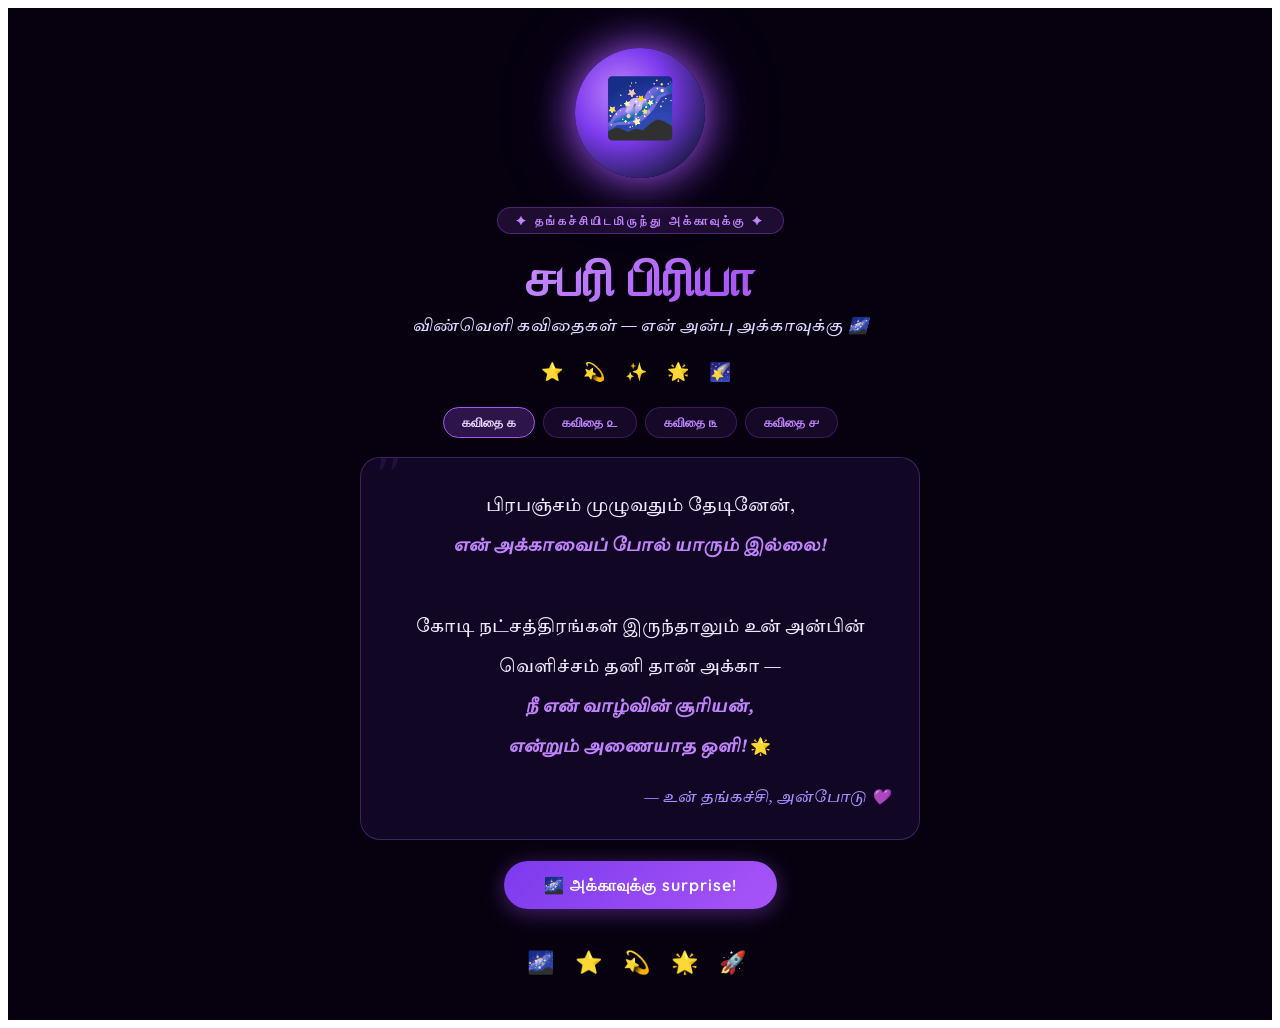
==== index.html @ a0c15524 "Update and rename galaxy_kavithai_4poems_sabari_priya.html to index.html" ====
<!DOCTYPE html>
<html lang="ta">
<head>
  <meta charset="UTF-8" />
  <meta name="viewport" content="width=device-width, initial-scale=1.0"/>
  <title>Sabari Priya 🌌</title>

  <!-- Google Fonts -->
  <link rel="preconnect" href="https://fonts.googleapis.com">
  <link rel="preconnect" href="https://fonts.gstatic.com" crossorigin>

  <link href="https://fonts.googleapis.com/css2?family=Cinzel:wght@700&family=Tiro+Tamil:ital@0;1&family=Quicksand:wght@500;700&display=swap" rel="stylesheet">

  <link rel="stylesheet" href="style.css">
</head>
<body>

<canvas id="sc"></canvas>
<div class="floaties" id="floaties"></div>

<div id="wrap">
  <div class="content">

    <div class="orb" onclick="boom()">🌌</div>

    <div class="from-tag">
      ✦ தங்கச்சியிடமிருந்து அக்காவுக்கு ✦
    </div>

    <div class="name">சபரி பிரியா</div>

    <div class="namesub">
      விண்வெளி கவிதைகள் — என் அன்பு அக்காவுக்கு 🌌
    </div>

    <div class="divider">⭐ 💫 ✨ 🌟 🌠</div>

    <div class="poem-tabs">
      <button class="ptab active" onclick="showKav(0,this)">கவிதை ௧</button>
      <button class="ptab" onclick="showKav(1,this)">கவிதை ௨</button>
      <button class="ptab" onclick="showKav(2,this)">கவிதை ௩</button>
      <button class="ptab" onclick="showKav(3,this)">கவிதை ௪</button>
    </div>

    <div class="kavithai-card">

      <!-- Poem 1 -->
      <div class="kav show" id="kav0">
        <div class="kavithai-line">
          பிரபஞ்சம் முழுவதும் தேடினேன்,<br>
          <span class="hl">என் அக்காவைப் போல் யாரும் இல்லை!</span><br><br>

          கோடி நட்சத்திரங்கள் இருந்தாலும்
          உன் அன்பின் வெளிச்சம் தனி தான் அக்கா —<br>

          <span class="hl">நீ என் வாழ்வின் சூரியன்,</span><br>

          <span class="hl">என்றும் அணையாத ஒளி!</span> 🌟
        </div>

        <div class="kavithai-sign">
          — உன் தங்கச்சி, அன்போடு 💜
        </div>
      </div>

      <!-- Poem 2 -->
      <div class="kav" id="kav1">
        <div class="kavithai-line">
          விண்மீன்கள் கண்ணை மூடும் விடியலில்,<br>

          <span class="hl">உன் நினைவு மட்டும் என்னில் விடியலாகும்!</span><br><br>

          அண்டவெளி எவ்வளவு பெரிதாய் இருந்தாலும்
          உன் இதயம் அதை விட அகலமானது —<br>

          <span class="hl">அந்த இதயத்தில் வாழும்</span><br>

          <span class="hl">தங்கச்சி நான் — பேறு பெற்றவள்!</span> ✨
        </div>

        <div class="kavithai-sign">
          — உன் தங்கச்சி, அன்போடு 💜
        </div>
      </div>

      <!-- Poem 3 -->
      <div class="kav" id="kav2">
        <div class="kavithai-line">
          சண்டை போட்டோம், ஊடல் கொண்டோம்,<br>

          <span class="hl">ஆனால் அன்பை மட்டும் விட்டதில்லை!</span><br><br>

          அக்கா என்ற வார்த்தையில்
          ஆயிரம் பொருள்கள் ஒளிந்திருக்கின்றன —<br>

          <span class="hl">அம்மா, தோழி, குருவி, காவலன்</span><br>

          <span class="hl">எல்லாமே நீதான் என் அக்கா!</span> 💫
        </div>

        <div class="kavithai-sign">
          — உன் தங்கச்சி, அன்போடு 💜
        </div>
      </div>

      <!-- Poem 4 -->
      <div class="kav" id="kav3">
        <div class="kavithai-line">
          இந்த பிறந்தநாளில் வானம் கேட்கிறது —<br>

          <span class="hl">"சபரி பிரியாவுக்கு என்ன வேண்டும்?"</span><br><br>

          நட்சத்திரங்கள் பதில் சொல்கின்றன:<br>

          "அவளுக்கு சந்தோஷம் மட்டுமே வேண்டும்!" —<br>

          <span class="hl">அந்த சந்தோஷத்தை தருவது</span><br>

          <span class="hl">என் கடமை அக்கா, என்றென்றும்!</span> 🌌
        </div>

        <div class="kavithai-sign">
          — உன் தங்கச்சி, அன்போடு 💜
        </div>
      </div>

    </div>

    <button class="btn" onclick="boom()">
      🌌 அக்காவுக்கு surprise!
    </button>

    <div class="surprise-msg" id="smsg">
      🎉 பிறந்தநாள் வாழ்த்துக்கள் அக்கா! 🎉<br><br>

      எல்லா நட்சத்திரங்களையும் விட<br>
      அதிகமாக உன்னை நேசிக்கிறேன்! 💜🌌<br><br>

      <strong style="color:#c084fc;">
        உன் வாழ்க்கை விண்வெளியைப் போல்<br>
        எல்லையற்று ஒளிர்ந்திருக்கட்டும்! ⭐🚀
      </strong>
    </div>

    <div class="footer">🌌 ⭐ 💫 🌟 🚀</div>

  </div>
</div>

<script src="script.js"></script>

</body>
</html>
---- style.css ----
<style>
  @import url('https://fonts.googleapis.com/css2?family=Cinzel:wght@700&family=Tiro+Tamil:ital@0;1&family=Quicksand:wght@500;700&display=swap');
  * { margin:0; padding:0; box-sizing:border-box; }

  #wrap {
    min-height: 100vh;
    background: #06000f;
    display: flex;
    flex-direction: column;
    align-items: center;
    justify-content: center;
    padding: 2.5rem 1.5rem;
    position: relative;
    overflow: hidden;
    font-family: 'Tiro Tamil', serif;
  }

  canvas#sc { position:fixed; top:0; left:0; width:100%; height:100%; pointer-events:none; z-index:0; }

  .floaties { position:fixed; top:0; left:0; width:100%; height:100%; pointer-events:none; z-index:1; }
  .fp { position:absolute; animation:fpfall linear infinite; opacity:0; }
  @keyframes fpfall {
    0%{transform:translateY(-30px) rotate(0deg);opacity:0;}
    10%{opacity:1;} 90%{opacity:0.7;}
    100%{transform:translateY(105vh) rotate(540deg);opacity:0;}
  }

  .content { position:relative; z-index:2; text-align:center; max-width:560px; width:100%; }

  .orb {
    width:130px; height:130px; border-radius:50%;
    background: radial-gradient(circle at 35% 35%, #c084fc, #7c3aed 40%, #1e1b4b 80%, #06000f);
    box-shadow: 0 0 40px #a855f7, 0 0 80px #7c3aed44;
    display:flex; align-items:center; justify-content:center;
    font-size:58px; margin:0 auto 1.8rem;
    cursor:pointer; transition:transform 0.2s;
    animation:orbPulse 3s ease-in-out infinite;
  }
  .orb:hover{transform:scale(1.09) rotate(5deg);}
  @keyframes orbPulse {
    0%,100%{box-shadow:0 0 40px #a855f7,0 0 80px #7c3aed44;}
    50%{box-shadow:0 0 70px #c084fc,0 0 130px #a855f755;}
  }

  .from-tag {
    display:inline-block;
    background:rgba(168,85,247,0.15); border:1px solid rgba(168,85,247,0.35);
    border-radius:50px; padding:5px 18px;
    font-size:12px; color:#c084fc; letter-spacing:3px;
    font-family:'Quicksand',sans-serif; font-weight:700;
    margin-bottom:1rem; text-transform:uppercase;
  }

  .name {
    font-family:'Cinzel',serif; font-size:clamp(2rem,8vw,3.2rem); font-weight:700;
    background:linear-gradient(135deg,#e9d5ff,#c084fc,#a855f7,#fbbf24);
    -webkit-background-clip:text; -webkit-text-fill-color:transparent; background-clip:text;
    line-height:1.2; margin-bottom:0.3rem;
  }
  .namesub { font-size:1rem; color:#ddd6fe; margin-bottom:1.3rem; font-style:italic; }
  .divider { font-size:18px; letter-spacing:8px; margin:0.4rem 0 1.3rem; color:#a855f7; }

  .poem-tabs {
    display:flex; gap:8px; justify-content:center; margin-bottom:1.2rem; flex-wrap:wrap;
  }
  .ptab {
    background:rgba(168,85,247,0.1); border:1px solid rgba(168,85,247,0.25);
    color:#c084fc; border-radius:50px; padding:6px 18px;
    font-size:13px; font-family:'Quicksand',sans-serif; font-weight:700;
    cursor:pointer; transition:all 0.2s;
  }
  .ptab:hover{background:rgba(168,85,247,0.2);}
  .ptab.active{background:rgba(168,85,247,0.25); border-color:#a855f7; color:#e9d5ff;}

  .kavithai-card {
    background:rgba(124,58,237,0.1); border:1px solid rgba(167,139,250,0.25);
    border-radius:20px; padding:1.8rem 1.8rem; margin-bottom:1.3rem;
    position:relative; overflow:hidden; backdrop-filter:blur(4px);
    min-height:230px;
  }
  .kavithai-card::before {
    content:'"'; position:absolute; top:-15px; left:14px;
    font-size:90px; color:rgba(168,85,247,0.12);
    font-family:'Cinzel',serif; line-height:1;
  }

  .kav { display:none; }
  .kav.show { display:block; animation:fadeSlide 0.5s ease; }
  @keyframes fadeSlide {
    from{opacity:0;transform:translateY(10px);}
    to{opacity:1;transform:translateY(0);}
  }

  .kavithai-line {
    font-family:'Tiro Tamil',serif; font-size:1.05rem;
    color:#ede9fe; line-height:2.4; text-align:center;
  }
  .kavithai-line .hl { color:#c084fc; font-style:italic; font-weight:700; }
  .kavithai-sign {
    margin-top:1.2rem; font-style:italic;
    font-size:0.95rem; color:#a78bfa; text-align:right;
  }

  .btn {
    background:linear-gradient(135deg,#7c3aed,#a855f7); color:#fff;
    border:none; padding:0.9rem 2.5rem; border-radius:50px;
    font-size:1rem; font-family:'Quicksand',sans-serif; font-weight:700;
    cursor:pointer; letter-spacing:1px;
    box-shadow:0 4px 22px #a855f766;
    transition:transform 0.2s,box-shadow 0.2s; margin-bottom:1rem;
  }
  .btn:hover{transform:translateY(-3px) scale(1.05); box-shadow:0 8px 32px #a855f799;}

  .surprise-msg {
    display:none;
    background:rgba(124,58,237,0.15); border:1px solid rgba(168,85,247,0.4);
    border-radius:16px; padding:1.2rem 1.5rem;
    font-family:'Tiro Tamil',serif; color:#e9d5ff;
    font-size:1rem; line-height:2.2; font-style:italic;
    animation:popIn 0.5s cubic-bezier(.36,.07,.19,.97);
    margin-top:0.4rem;
  }
  @keyframes popIn{0%{transform:scale(0.6);opacity:0}80%{transform:scale(1.05)}100%{transform:scale(1);opacity:1}}

  .footer{margin-top:1.4rem;font-size:22px;letter-spacing:8px;color:#a855f7;}
</style>
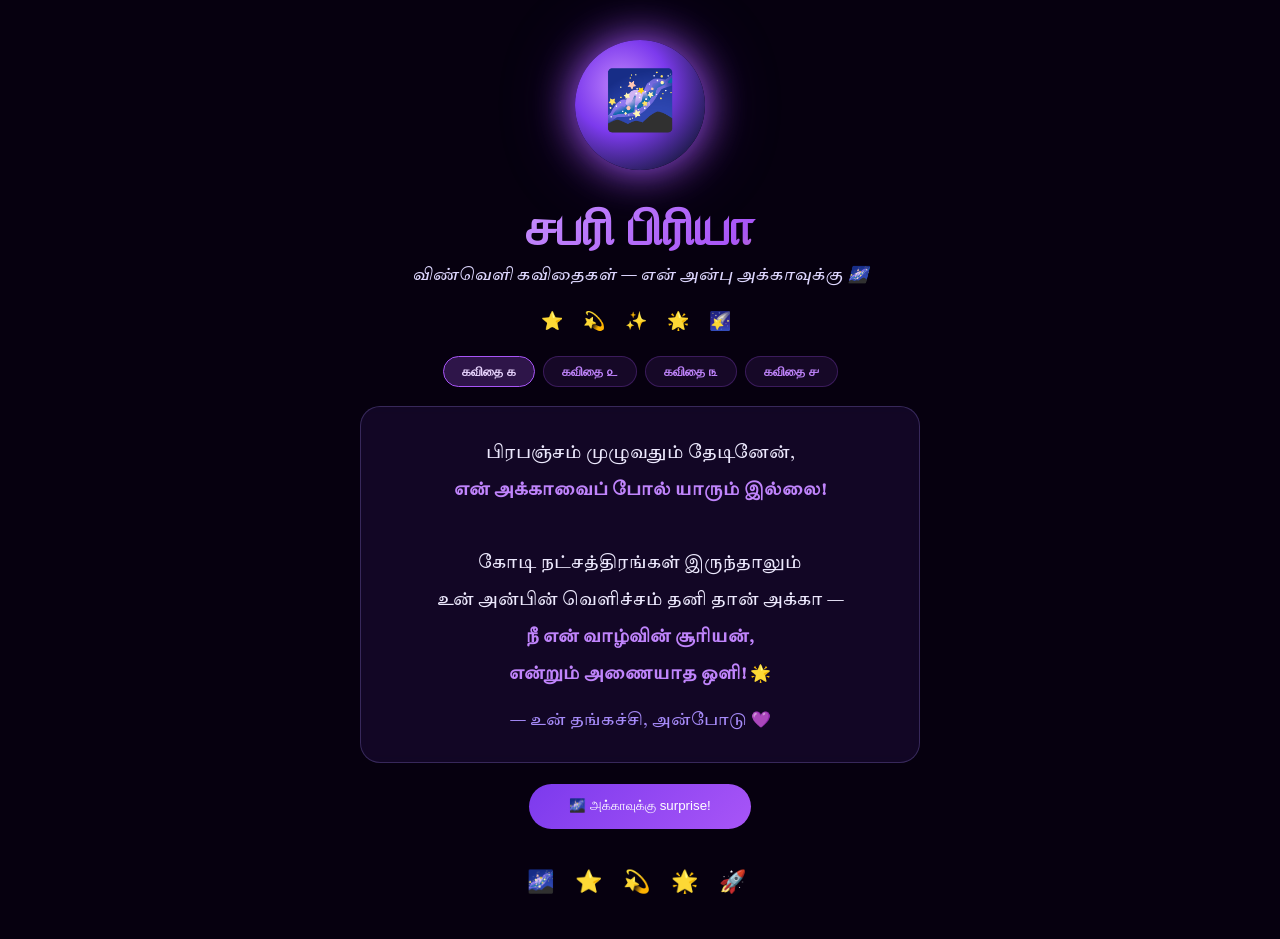
==== commit 3b005636: "Update index.html" ====
--- a/index.html
+++ b/index.html
@@ -2,16 +2,11 @@
 <html lang="ta">
 <head>
   <meta charset="UTF-8" />
-  <meta name="viewport" content="width=device-width, initial-scale=1.0"/>
-  <title>Sabari Priya 🌌</title>
-
-  <!-- Google Fonts -->
-  <link rel="preconnect" href="https://fonts.googleapis.com">
-  <link rel="preconnect" href="https://fonts.gstatic.com" crossorigin>
-
-  <link href="https://fonts.googleapis.com/css2?family=Cinzel:wght@700&family=Tiro+Tamil:ital@0;1&family=Quicksand:wght@500;700&display=swap" rel="stylesheet">
-
-  <link rel="stylesheet" href="style.css">
+  <meta name="viewport" content="width=device-width, initial-scale=1.0" />
+  <title>சபரி பிரியா - பிறந்தநாள் வாழ்த்து</title>
+  <link rel="preconnect" href="https://fonts.googleapis.com" />
+  <link rel="stylesheet" href="https://fonts.googleapis.com/css2?family=Cinzel:wght@700&family=Tiro+Tamil:ital@0;1&family=Quicksand:wght@500;700&display=swap" />
+  <link rel="stylesheet" href="style.css" />
 </head>
 <body>
 
@@ -22,132 +17,84 @@
   <div class="content">
 
     <div class="orb" onclick="boom()">🌌</div>
-
-    <div class="from-tag">
-      ✦ தங்கச்சியிடமிருந்து அக்காவுக்கு ✦
-    </div>
-
+    <!-- <div class="from-tag">✦ தங்கச்சியிடமிருந்து அக்காவுக்கு ✦</div> -->
     <div class="name">சபரி பிரியா</div>
-
-    <div class="namesub">
-      விண்வெளி கவிதைகள் — என் அன்பு அக்காவுக்கு 🌌
-    </div>
-
+    <div class="namesub">விண்வெளி கவிதைகள் — என் அன்பு அக்காவுக்கு 🌌</div>
     <div class="divider">⭐ 💫 ✨ 🌟 🌠</div>
 
     <div class="poem-tabs">
-      <button class="ptab active" onclick="showKav(0,this)">கவிதை ௧</button>
-      <button class="ptab" onclick="showKav(1,this)">கவிதை ௨</button>
-      <button class="ptab" onclick="showKav(2,this)">கவிதை ௩</button>
-      <button class="ptab" onclick="showKav(3,this)">கவிதை ௪</button>
+      <button class="ptab active" onclick="showKav(0, this)">கவிதை ௧</button>
+      <button class="ptab" onclick="showKav(1, this)">கவிதை ௨</button>
+      <button class="ptab" onclick="showKav(2, this)">கவிதை ௩</button>
+      <button class="ptab" onclick="showKav(3, this)">கவிதை ௪</button>
     </div>
 
     <div class="kavithai-card">
 
-      <!-- Poem 1 -->
       <div class="kav show" id="kav0">
         <div class="kavithai-line">
           பிரபஞ்சம் முழுவதும் தேடினேன்,<br>
           <span class="hl">என் அக்காவைப் போல் யாரும் இல்லை!</span><br><br>
-
-          கோடி நட்சத்திரங்கள் இருந்தாலும்
+          கோடி நட்சத்திரங்கள் இருந்தாலும்<br>
           உன் அன்பின் வெளிச்சம் தனி தான் அக்கா —<br>
-
           <span class="hl">நீ என் வாழ்வின் சூரியன்,</span><br>
-
           <span class="hl">என்றும் அணையாத ஒளி!</span> 🌟
         </div>
-
-        <div class="kavithai-sign">
-          — உன் தங்கச்சி, அன்போடு 💜
-        </div>
+        <div class="kavithai-sign">— உன் தங்கச்சி, அன்போடு 💜</div>
       </div>
 
-      <!-- Poem 2 -->
       <div class="kav" id="kav1">
         <div class="kavithai-line">
           விண்மீன்கள் கண்ணை மூடும் விடியலில்,<br>
-
           <span class="hl">உன் நினைவு மட்டும் என்னில் விடியலாகும்!</span><br><br>
-
-          அண்டவெளி எவ்வளவு பெரிதாய் இருந்தாலும்
+          அண்டவெளி எவ்வளவு பெரிதாய் இருந்தாலும்<br>
           உன் இதயம் அதை விட அகலமானது —<br>
-
           <span class="hl">அந்த இதயத்தில் வாழும்</span><br>
-
           <span class="hl">தங்கச்சி நான் — பேறு பெற்றவள்!</span> ✨
         </div>
-
-        <div class="kavithai-sign">
-          — உன் தங்கச்சி, அன்போடு 💜
-        </div>
+        <div class="kavithai-sign">— உன் தங்கச்சி, அன்போடு 💜</div>
       </div>
 
-      <!-- Poem 3 -->
       <div class="kav" id="kav2">
         <div class="kavithai-line">
           சண்டை போட்டோம், ஊடல் கொண்டோம்,<br>
-
           <span class="hl">ஆனால் அன்பை மட்டும் விட்டதில்லை!</span><br><br>
-
-          அக்கா என்ற வார்த்தையில்
+          அக்கா என்ற வார்த்தையில்<br>
           ஆயிரம் பொருள்கள் ஒளிந்திருக்கின்றன —<br>
-
           <span class="hl">அம்மா, தோழி, குருவி, காவலன்</span><br>
-
           <span class="hl">எல்லாமே நீதான் என் அக்கா!</span> 💫
         </div>
-
-        <div class="kavithai-sign">
-          — உன் தங்கச்சி, அன்போடு 💜
-        </div>
+        <div class="kavithai-sign">— உன் தங்கச்சி, அன்போடு 💜</div>
       </div>
 
-      <!-- Poem 4 -->
       <div class="kav" id="kav3">
         <div class="kavithai-line">
           இந்த பிறந்தநாளில் வானம் கேட்கிறது —<br>
-
           <span class="hl">"சபரி பிரியாவுக்கு என்ன வேண்டும்?"</span><br><br>
-
           நட்சத்திரங்கள் பதில் சொல்கின்றன:<br>
-
           "அவளுக்கு சந்தோஷம் மட்டுமே வேண்டும்!" —<br>
-
           <span class="hl">அந்த சந்தோஷத்தை தருவது</span><br>
-
           <span class="hl">என் கடமை அக்கா, என்றென்றும்!</span> 🌌
         </div>
-
-        <div class="kavithai-sign">
-          — உன் தங்கச்சி, அன்போடு 💜
-        </div>
+        <div class="kavithai-sign">— உன் தங்கச்சி, அன்போடு 💜</div>
       </div>
 
     </div>
 
-    <button class="btn" onclick="boom()">
-      🌌 அக்காவுக்கு surprise!
-    </button>
+    <button class="btn" onclick="boom()">🌌 அக்காவுக்கு surprise!</button>
 
     <div class="surprise-msg" id="smsg">
       🎉 பிறந்தநாள் வாழ்த்துக்கள் அக்கா! 🎉<br><br>
-
       எல்லா நட்சத்திரங்களையும் விட<br>
       அதிகமாக உன்னை நேசிக்கிறேன்! 💜🌌<br><br>
-
-      <strong style="color:#c084fc;">
-        உன் வாழ்க்கை விண்வெளியைப் போல்<br>
-        எல்லையற்று ஒளிர்ந்திருக்கட்டும்! ⭐🚀
-      </strong>
+      <strong>உன் வாழ்க்கை விண்வெளியைப் போல்<br>
+      எல்லையற்று ஒளிர்ந்திருக்கட்டும்! ⭐🚀</strong>
     </div>
 
     <div class="footer">🌌 ⭐ 💫 🌟 🚀</div>
-
   </div>
 </div>
 
 <script src="script.js"></script>
-
 </body>
 </html>
--- a/style.css
+++ b/style.css
@@ -1,126 +1,247 @@
-<style>
-  @import url('https://fonts.googleapis.com/css2?family=Cinzel:wght@700&family=Tiro+Tamil:ital@0;1&family=Quicksand:wght@500;700&display=swap');
-  * { margin:0; padding:0; box-sizing:border-box; }
-
-  #wrap {
-    min-height: 100vh;
-    background: #06000f;
-    display: flex;
-    flex-direction: column;
-    align-items: center;
-    justify-content: center;
-    padding: 2.5rem 1.5rem;
-    position: relative;
-    overflow: hidden;
-    font-family: 'Tiro Tamil', serif;
-  }
-
-  canvas#sc { position:fixed; top:0; left:0; width:100%; height:100%; pointer-events:none; z-index:0; }
-
-  .floaties { position:fixed; top:0; left:0; width:100%; height:100%; pointer-events:none; z-index:1; }
-  .fp { position:absolute; animation:fpfall linear infinite; opacity:0; }
-  @keyframes fpfall {
-    0%{transform:translateY(-30px) rotate(0deg);opacity:0;}
-    10%{opacity:1;} 90%{opacity:0.7;}
-    100%{transform:translateY(105vh) rotate(540deg);opacity:0;}
-  }
-
-  .content { position:relative; z-index:2; text-align:center; max-width:560px; width:100%; }
-
-  .orb {
-    width:130px; height:130px; border-radius:50%;
-    background: radial-gradient(circle at 35% 35%, #c084fc, #7c3aed 40%, #1e1b4b 80%, #06000f);
-    box-shadow: 0 0 40px #a855f7, 0 0 80px #7c3aed44;
-    display:flex; align-items:center; justify-content:center;
-    font-size:58px; margin:0 auto 1.8rem;
-    cursor:pointer; transition:transform 0.2s;
-    animation:orbPulse 3s ease-in-out infinite;
-  }
-  .orb:hover{transform:scale(1.09) rotate(5deg);}
-  @keyframes orbPulse {
-    0%,100%{box-shadow:0 0 40px #a855f7,0 0 80px #7c3aed44;}
-    50%{box-shadow:0 0 70px #c084fc,0 0 130px #a855f755;}
-  }
-
-  .from-tag {
-    display:inline-block;
-    background:rgba(168,85,247,0.15); border:1px solid rgba(168,85,247,0.35);
-    border-radius:50px; padding:5px 18px;
-    font-size:12px; color:#c084fc; letter-spacing:3px;
-    font-family:'Quicksand',sans-serif; font-weight:700;
-    margin-bottom:1rem; text-transform:uppercase;
-  }
-
-  .name {
-    font-family:'Cinzel',serif; font-size:clamp(2rem,8vw,3.2rem); font-weight:700;
-    background:linear-gradient(135deg,#e9d5ff,#c084fc,#a855f7,#fbbf24);
-    -webkit-background-clip:text; -webkit-text-fill-color:transparent; background-clip:text;
-    line-height:1.2; margin-bottom:0.3rem;
-  }
-  .namesub { font-size:1rem; color:#ddd6fe; margin-bottom:1.3rem; font-style:italic; }
-  .divider { font-size:18px; letter-spacing:8px; margin:0.4rem 0 1.3rem; color:#a855f7; }
-
-  .poem-tabs {
-    display:flex; gap:8px; justify-content:center; margin-bottom:1.2rem; flex-wrap:wrap;
-  }
-  .ptab {
-    background:rgba(168,85,247,0.1); border:1px solid rgba(168,85,247,0.25);
-    color:#c084fc; border-radius:50px; padding:6px 18px;
-    font-size:13px; font-family:'Quicksand',sans-serif; font-weight:700;
-    cursor:pointer; transition:all 0.2s;
-  }
-  .ptab:hover{background:rgba(168,85,247,0.2);}
-  .ptab.active{background:rgba(168,85,247,0.25); border-color:#a855f7; color:#e9d5ff;}
-
-  .kavithai-card {
-    background:rgba(124,58,237,0.1); border:1px solid rgba(167,139,250,0.25);
-    border-radius:20px; padding:1.8rem 1.8rem; margin-bottom:1.3rem;
-    position:relative; overflow:hidden; backdrop-filter:blur(4px);
-    min-height:230px;
-  }
-  .kavithai-card::before {
-    content:'"'; position:absolute; top:-15px; left:14px;
-    font-size:90px; color:rgba(168,85,247,0.12);
-    font-family:'Cinzel',serif; line-height:1;
-  }
-
-  .kav { display:none; }
-  .kav.show { display:block; animation:fadeSlide 0.5s ease; }
-  @keyframes fadeSlide {
-    from{opacity:0;transform:translateY(10px);}
-    to{opacity:1;transform:translateY(0);}
-  }
-
-  .kavithai-line {
-    font-family:'Tiro Tamil',serif; font-size:1.05rem;
-    color:#ede9fe; line-height:2.4; text-align:center;
-  }
-  .kavithai-line .hl { color:#c084fc; font-style:italic; font-weight:700; }
-  .kavithai-sign {
-    margin-top:1.2rem; font-style:italic;
-    font-size:0.95rem; color:#a78bfa; text-align:right;
-  }
-
-  .btn {
-    background:linear-gradient(135deg,#7c3aed,#a855f7); color:#fff;
-    border:none; padding:0.9rem 2.5rem; border-radius:50px;
-    font-size:1rem; font-family:'Quicksand',sans-serif; font-weight:700;
-    cursor:pointer; letter-spacing:1px;
-    box-shadow:0 4px 22px #a855f766;
-    transition:transform 0.2s,box-shadow 0.2s; margin-bottom:1rem;
-  }
-  .btn:hover{transform:translateY(-3px) scale(1.05); box-shadow:0 8px 32px #a855f799;}
-
-  .surprise-msg {
-    display:none;
-    background:rgba(124,58,237,0.15); border:1px solid rgba(168,85,247,0.4);
-    border-radius:16px; padding:1.2rem 1.5rem;
-    font-family:'Tiro Tamil',serif; color:#e9d5ff;
-    font-size:1rem; line-height:2.2; font-style:italic;
-    animation:popIn 0.5s cubic-bezier(.36,.07,.19,.97);
-    margin-top:0.4rem;
-  }
-  @keyframes popIn{0%{transform:scale(0.6);opacity:0}80%{transform:scale(1.05)}100%{transform:scale(1);opacity:1}}
-
-  .footer{margin-top:1.4rem;font-size:22px;letter-spacing:8px;color:#a855f7;}
-</style>
+@import url('https://fonts.googleapis.com/css2?family=Cinzel:wght@700&family=Tiro+Tamil:ital@0;1&family=Quicksand:wght@500;700&display=swap');
+
+*{
+  margin:0;
+  padding:0;
+  box-sizing:border-box;
+}
+
+html,body{
+  width:100%;
+  height:100%;
+  overflow:hidden;
+  background:#06000f;
+}
+
+#wrap{
+  min-height:100vh;
+  background:#06000f;
+  display:flex;
+  flex-direction:column;
+  align-items:center;
+  justify-content:center;
+  padding:2.5rem 1.5rem;
+  position:relative;
+  overflow:hidden;
+  font-family:'Tiro Tamil',serif;
+}
+
+canvas#sc{
+  position:fixed;
+  top:0;
+  left:0;
+  width:100%;
+  height:100%;
+  pointer-events:none;
+  z-index:0;
+}
+
+.floaties{
+  position:fixed;
+  top:0;
+  left:0;
+  width:100%;
+  height:100%;
+  pointer-events:none;
+  z-index:1;
+}
+
+.fp{
+  position:absolute;
+  animation:fpfall linear infinite;
+  opacity:0;
+}
+
+@keyframes fpfall{
+  0%{
+    transform:translateY(-30px) rotate(0deg);
+    opacity:0;
+  }
+
+  10%{
+    opacity:1;
+  }
+
+  90%{
+    opacity:0.7;
+  }
+
+  100%{
+    transform:translateY(105vh) rotate(540deg);
+    opacity:0;
+  }
+}
+
+.content{
+  position:relative;
+  z-index:2;
+  text-align:center;
+  max-width:560px;
+  width:100%;
+}
+
+.orb{
+  width:130px;
+  height:130px;
+  border-radius:50%;
+  background:radial-gradient(circle at 35% 35%, #c084fc, #7c3aed 40%, #1e1b4b 80%, #06000f);
+  box-shadow:0 0 40px #a855f7,0 0 80px #7c3aed44;
+  display:flex;
+  align-items:center;
+  justify-content:center;
+  font-size:58px;
+  margin:0 auto 1.8rem;
+  cursor:pointer;
+  transition:transform 0.2s;
+  animation:orbPulse 3s ease-in-out infinite;
+}
+
+.orb:hover{
+  transform:scale(1.09) rotate(5deg);
+}
+
+@keyframes orbPulse{
+  0%,100%{
+    box-shadow:0 0 40px #a855f7,0 0 80px #7c3aed44;
+  }
+
+  50%{
+    box-shadow:0 0 70px #c084fc,0 0 130px #a855f755;
+  }
+}
+
+.from-tag{
+  display:inline-block;
+  background:rgba(168,85,247,0.15);
+  border:1px solid rgba(168,85,247,0.35);
+  border-radius:50px;
+  padding:5px 18px;
+  font-size:12px;
+  color:#c084fc;
+  letter-spacing:3px;
+  font-family:'Quicksand',sans-serif;
+  font-weight:700;
+  margin-bottom:1rem;
+  text-transform:uppercase;
+}
+
+.name{
+  font-family:'Cinzel',serif;
+  font-size:clamp(2rem,8vw,3.2rem);
+  font-weight:700;
+  background:linear-gradient(135deg,#e9d5ff,#c084fc,#a855f7,#fbbf24);
+  -webkit-background-clip:text;
+  -webkit-text-fill-color:transparent;
+  background-clip:text;
+  line-height:1.2;
+  margin-bottom:0.3rem;
+}
+
+.namesub{
+  font-size:1rem;
+  color:#ddd6fe;
+  margin-bottom:1.3rem;
+  font-style:italic;
+}
+
+.divider{
+  font-size:18px;
+  letter-spacing:8px;
+  margin:0.4rem 0 1.3rem;
+  color:#a855f7;
+}
+
+.poem-tabs{
+  display:flex;
+  gap:8px;
+  justify-content:center;
+  margin-bottom:1.2rem;
+  flex-wrap:wrap;
+}
+
+.ptab{
+  background:rgba(168,85,247,0.1);
+  border:1px solid rgba(168,85,247,0.25);
+  color:#c084fc;
+  border-radius:50px;
+  padding:6px 18px;
+  font-size:13px;
+  font-family:'Quicksand',sans-serif;
+  font-weight:700;
+  cursor:pointer;
+  transition:all 0.2s;
+}
+
+.ptab:hover{
+  background:rgba(168,85,247,0.2);
+}
+
+.ptab.active{
+  background:rgba(168,85,247,0.25);
+  border-color:#a855f7;
+  color:#e9d5ff;
+}
+
+.kavithai-card{
+  background:rgba(124,58,237,0.1);
+  border:1px solid rgba(167,139,250,0.25);
+  border-radius:20px;
+  padding:1.8rem;
+  margin-bottom:1.3rem;
+  position:relative;
+  overflow:hidden;
+  backdrop-filter:blur(4px);
+  min-height:230px;
+}
+
+.kav{
+  display:none;
+}
+
+.kav.show{
+  display:block;
+}
+
+.kavithai-line{
+  font-size:1.05rem;
+  color:#ede9fe;
+  line-height:2.2;
+}
+
+.hl{
+  color:#c084fc;
+  font-weight:700;
+}
+
+.kavithai-sign{
+  margin-top:1rem;
+  color:#a78bfa;
+}
+
+.btn{
+  background:linear-gradient(135deg,#7c3aed,#a855f7);
+  color:#fff;
+  border:none;
+  padding:0.9rem 2.5rem;
+  border-radius:50px;
+  cursor:pointer;
+  margin-bottom:1rem;
+}
+
+.surprise-msg{
+  display:none;
+  background:rgba(124,58,237,0.15);
+  border:1px solid rgba(168,85,247,0.4);
+  border-radius:16px;
+  padding:1.2rem 1.5rem;
+  color:#e9d5ff;
+  line-height:2;
+  margin-top:0.4rem;
+}
+
+.footer{
+  margin-top:1.4rem;
+  font-size:22px;
+  letter-spacing:8px;
+  color:#a855f7;
+}
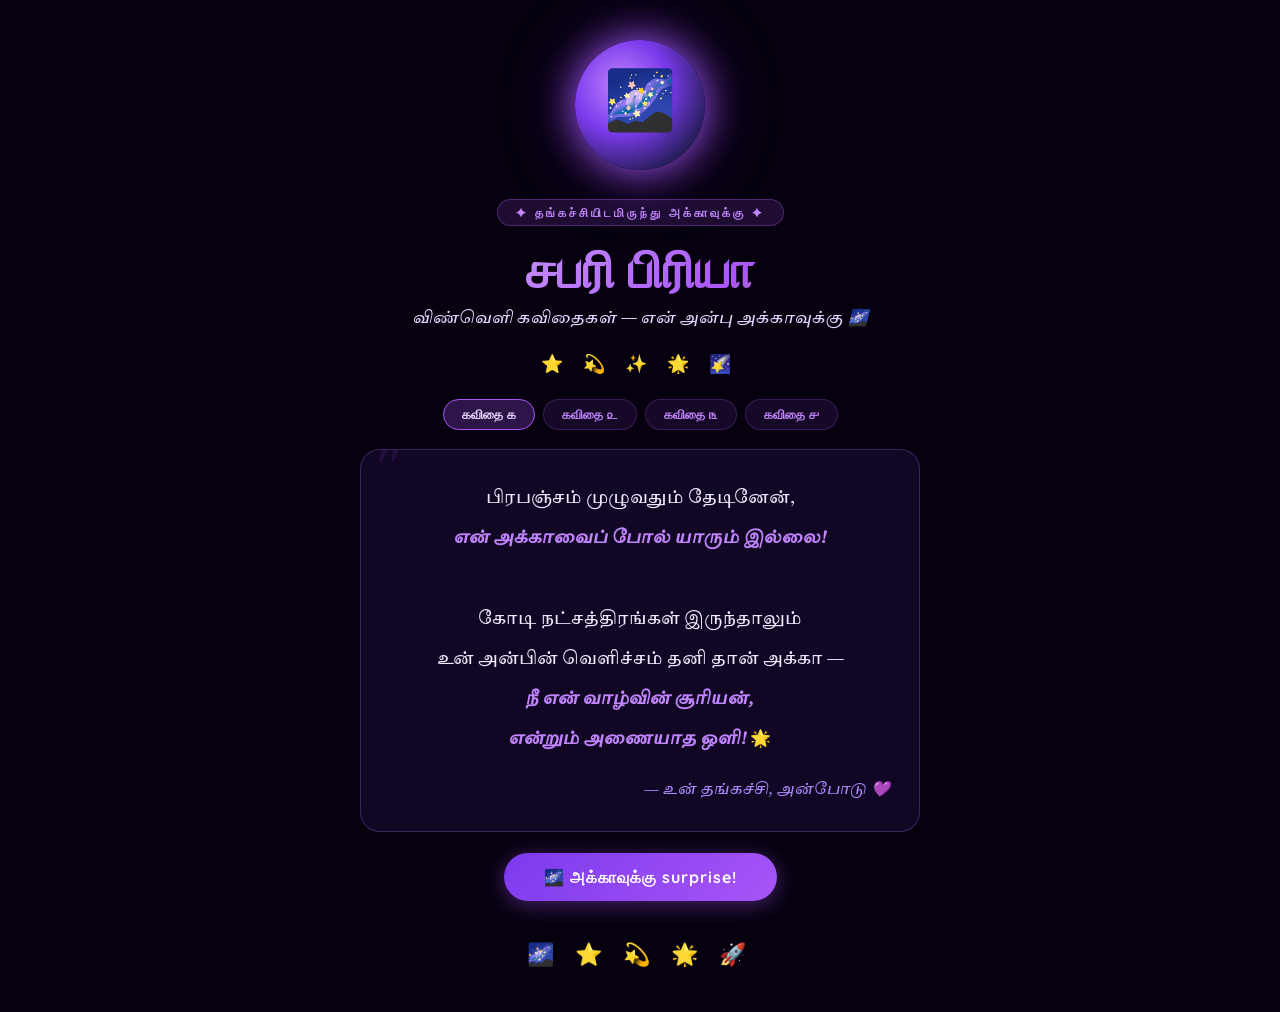
==== commit 63595d56: "Uncomment from-tag div in index.html" ====
--- a/index.html
+++ b/index.html
@@ -17,7 +17,7 @@
   <div class="content">
 
     <div class="orb" onclick="boom()">🌌</div>
-    <!-- <div class="from-tag">✦ தங்கச்சியிடமிருந்து அக்காவுக்கு ✦</div> -->
+    <div class="from-tag">✦ தங்கச்சியிடமிருந்து அக்காவுக்கு ✦</div>
     <div class="name">சபரி பிரியா</div>
     <div class="namesub">விண்வெளி கவிதைகள் — என் அன்பு அக்காவுக்கு 🌌</div>
     <div class="divider">⭐ 💫 ✨ 🌟 🌠</div>
--- a/style.css
+++ b/style.css
@@ -1,247 +1,269 @@
-@import url('https://fonts.googleapis.com/css2?family=Cinzel:wght@700&family=Tiro+Tamil:ital@0;1&family=Quicksand:wght@500;700&display=swap');
-
-*{
-  margin:0;
-  padding:0;
-  box-sizing:border-box;
-}
-
-html,body{
-  width:100%;
-  height:100%;
-  overflow:hidden;
-  background:#06000f;
-}
-
-#wrap{
-  min-height:100vh;
-  background:#06000f;
-  display:flex;
-  flex-direction:column;
-  align-items:center;
-  justify-content:center;
-  padding:2.5rem 1.5rem;
-  position:relative;
-  overflow:hidden;
-  font-family:'Tiro Tamil',serif;
-}
-
-canvas#sc{
-  position:fixed;
-  top:0;
-  left:0;
-  width:100%;
-  height:100%;
-  pointer-events:none;
-  z-index:0;
-}
-
-.floaties{
-  position:fixed;
-  top:0;
-  left:0;
-  width:100%;
-  height:100%;
-  pointer-events:none;
-  z-index:1;
-}
-
-.fp{
-  position:absolute;
-  animation:fpfall linear infinite;
-  opacity:0;
-}
-
-@keyframes fpfall{
-  0%{
-    transform:translateY(-30px) rotate(0deg);
-    opacity:0;
-  }
-
-  10%{
-    opacity:1;
-  }
-
-  90%{
-    opacity:0.7;
-  }
-
-  100%{
-    transform:translateY(105vh) rotate(540deg);
-    opacity:0;
-  }
-}
-
-.content{
-  position:relative;
-  z-index:2;
-  text-align:center;
-  max-width:560px;
-  width:100%;
-}
-
-.orb{
-  width:130px;
-  height:130px;
-  border-radius:50%;
-  background:radial-gradient(circle at 35% 35%, #c084fc, #7c3aed 40%, #1e1b4b 80%, #06000f);
-  box-shadow:0 0 40px #a855f7,0 0 80px #7c3aed44;
-  display:flex;
-  align-items:center;
-  justify-content:center;
-  font-size:58px;
-  margin:0 auto 1.8rem;
-  cursor:pointer;
-  transition:transform 0.2s;
-  animation:orbPulse 3s ease-in-out infinite;
-}
-
-.orb:hover{
-  transform:scale(1.09) rotate(5deg);
-}
-
-@keyframes orbPulse{
-  0%,100%{
-    box-shadow:0 0 40px #a855f7,0 0 80px #7c3aed44;
-  }
-
-  50%{
-    box-shadow:0 0 70px #c084fc,0 0 130px #a855f755;
-  }
-}
-
-.from-tag{
-  display:inline-block;
-  background:rgba(168,85,247,0.15);
-  border:1px solid rgba(168,85,247,0.35);
-  border-radius:50px;
-  padding:5px 18px;
-  font-size:12px;
-  color:#c084fc;
-  letter-spacing:3px;
-  font-family:'Quicksand',sans-serif;
-  font-weight:700;
-  margin-bottom:1rem;
-  text-transform:uppercase;
-}
-
-.name{
-  font-family:'Cinzel',serif;
-  font-size:clamp(2rem,8vw,3.2rem);
-  font-weight:700;
-  background:linear-gradient(135deg,#e9d5ff,#c084fc,#a855f7,#fbbf24);
-  -webkit-background-clip:text;
-  -webkit-text-fill-color:transparent;
-  background-clip:text;
-  line-height:1.2;
-  margin-bottom:0.3rem;
-}
-
-.namesub{
-  font-size:1rem;
-  color:#ddd6fe;
-  margin-bottom:1.3rem;
-  font-style:italic;
-}
-
-.divider{
-  font-size:18px;
-  letter-spacing:8px;
-  margin:0.4rem 0 1.3rem;
-  color:#a855f7;
-}
-
-.poem-tabs{
-  display:flex;
-  gap:8px;
-  justify-content:center;
-  margin-bottom:1.2rem;
-  flex-wrap:wrap;
-}
-
-.ptab{
-  background:rgba(168,85,247,0.1);
-  border:1px solid rgba(168,85,247,0.25);
-  color:#c084fc;
-  border-radius:50px;
-  padding:6px 18px;
-  font-size:13px;
-  font-family:'Quicksand',sans-serif;
-  font-weight:700;
-  cursor:pointer;
-  transition:all 0.2s;
-}
-
-.ptab:hover{
-  background:rgba(168,85,247,0.2);
-}
-
-.ptab.active{
-  background:rgba(168,85,247,0.25);
-  border-color:#a855f7;
-  color:#e9d5ff;
-}
-
-.kavithai-card{
-  background:rgba(124,58,237,0.1);
-  border:1px solid rgba(167,139,250,0.25);
-  border-radius:20px;
-  padding:1.8rem;
-  margin-bottom:1.3rem;
-  position:relative;
-  overflow:hidden;
-  backdrop-filter:blur(4px);
-  min-height:230px;
-}
-
-.kav{
-  display:none;
-}
-
-.kav.show{
-  display:block;
-}
-
-.kavithai-line{
-  font-size:1.05rem;
-  color:#ede9fe;
-  line-height:2.2;
-}
-
-.hl{
-  color:#c084fc;
-  font-weight:700;
-}
-
-.kavithai-sign{
-  margin-top:1rem;
-  color:#a78bfa;
-}
-
-.btn{
-  background:linear-gradient(135deg,#7c3aed,#a855f7);
-  color:#fff;
-  border:none;
-  padding:0.9rem 2.5rem;
-  border-radius:50px;
-  cursor:pointer;
-  margin-bottom:1rem;
-}
-
-.surprise-msg{
-  display:none;
-  background:rgba(124,58,237,0.15);
-  border:1px solid rgba(168,85,247,0.4);
-  border-radius:16px;
-  padding:1.2rem 1.5rem;
-  color:#e9d5ff;
-  line-height:2;
-  margin-top:0.4rem;
-}
-
-.footer{
-  margin-top:1.4rem;
-  font-size:22px;
-  letter-spacing:8px;
-  color:#a855f7;
-}
+* {
+  margin: 0;
+  padding: 0;
+  box-sizing: border-box;
+}
+
+#wrap {
+  min-height: 100vh;
+  background: #06000f;
+  display: flex;
+  flex-direction: column;
+  align-items: center;
+  justify-content: center;
+  padding: 2.5rem 1.5rem;
+  position: relative;
+  overflow: hidden;
+  font-family: 'Tiro Tamil', serif;
+}
+
+canvas#sc {
+  position: fixed;
+  top: 0; left: 0;
+  width: 100%; height: 100%;
+  pointer-events: none;
+  z-index: 0;
+}
+
+.floaties {
+  position: fixed;
+  top: 0; left: 0;
+  width: 100%; height: 100%;
+  pointer-events: none;
+  z-index: 1;
+}
+
+.fp {
+  position: absolute;
+  animation: fpfall linear infinite;
+  opacity: 0;
+}
+
+@keyframes fpfall {
+  0%   { transform: translateY(-30px) rotate(0deg); opacity: 0; }
+  10%  { opacity: 1; }
+  90%  { opacity: 0.7; }
+  100% { transform: translateY(105vh) rotate(540deg); opacity: 0; }
+}
+
+.content {
+  position: relative;
+  z-index: 2;
+  text-align: center;
+  max-width: 560px;
+  width: 100%;
+}
+
+/* ── Orb ── */
+.orb {
+  width: 130px;
+  height: 130px;
+  border-radius: 50%;
+  background: radial-gradient(circle at 35% 35%, #c084fc, #7c3aed 40%, #1e1b4b 80%, #06000f);
+  box-shadow: 0 0 40px #a855f7, 0 0 80px #7c3aed44;
+  display: flex;
+  align-items: center;
+  justify-content: center;
+  font-size: 58px;
+  margin: 0 auto 1.8rem;
+  cursor: pointer;
+  transition: transform 0.2s;
+  animation: orbPulse 3s ease-in-out infinite;
+}
+
+.orb:hover {
+  transform: scale(1.09) rotate(5deg);
+}
+
+@keyframes orbPulse {
+  0%, 100% { box-shadow: 0 0 40px #a855f7, 0 0 80px #7c3aed44; }
+  50%       { box-shadow: 0 0 70px #c084fc, 0 0 130px #a855f755; }
+}
+
+/* ── Labels ── */
+.from-tag {
+  display: inline-block;
+  background: rgba(168, 85, 247, 0.15);
+  border: 1px solid rgba(168, 85, 247, 0.35);
+  border-radius: 50px;
+  padding: 5px 18px;
+  font-size: 12px;
+  color: #c084fc;
+  letter-spacing: 3px;
+  font-family: 'Quicksand', sans-serif;
+  font-weight: 700;
+  margin-bottom: 1rem;
+  text-transform: uppercase;
+}
+
+.name {
+  font-family: 'Cinzel', serif;
+  font-size: clamp(2rem, 8vw, 3.2rem);
+  font-weight: 700;
+  background: linear-gradient(135deg, #e9d5ff, #c084fc, #a855f7, #fbbf24);
+  -webkit-background-clip: text;
+  -webkit-text-fill-color: transparent;
+  background-clip: text;
+  line-height: 1.2;
+  margin-bottom: 0.3rem;
+}
+
+.namesub {
+  font-size: 1rem;
+  color: #ddd6fe;
+  margin-bottom: 1.3rem;
+  font-style: italic;
+}
+
+.divider {
+  font-size: 18px;
+  letter-spacing: 8px;
+  margin: 0.4rem 0 1.3rem;
+  color: #a855f7;
+}
+
+/* ── Tabs ── */
+.poem-tabs {
+  display: flex;
+  gap: 8px;
+  justify-content: center;
+  margin-bottom: 1.2rem;
+  flex-wrap: wrap;
+}
+
+.ptab {
+  background: rgba(168, 85, 247, 0.1);
+  border: 1px solid rgba(168, 85, 247, 0.25);
+  color: #c084fc;
+  border-radius: 50px;
+  padding: 6px 18px;
+  font-size: 13px;
+  font-family: 'Quicksand', sans-serif;
+  font-weight: 700;
+  cursor: pointer;
+  transition: all 0.2s;
+}
+
+.ptab:hover {
+  background: rgba(168, 85, 247, 0.2);
+}
+
+.ptab.active {
+  background: rgba(168, 85, 247, 0.25);
+  border-color: #a855f7;
+  color: #e9d5ff;
+}
+
+/* ── Poem Card ── */
+.kavithai-card {
+  background: rgba(124, 58, 237, 0.1);
+  border: 1px solid rgba(167, 139, 250, 0.25);
+  border-radius: 20px;
+  padding: 1.8rem 1.8rem;
+  margin-bottom: 1.3rem;
+  position: relative;
+  overflow: hidden;
+  backdrop-filter: blur(4px);
+  min-height: 230px;
+}
+
+.kavithai-card::before {
+  content: '"';
+  position: absolute;
+  top: -15px; left: 14px;
+  font-size: 90px;
+  color: rgba(168, 85, 247, 0.12);
+  font-family: 'Cinzel', serif;
+  line-height: 1;
+}
+
+.kav {
+  display: none;
+}
+
+.kav.show {
+  display: block;
+  animation: fadeSlide 0.5s ease;
+}
+
+@keyframes fadeSlide {
+  from { opacity: 0; transform: translateY(10px); }
+  to   { opacity: 1; transform: translateY(0); }
+}
+
+.kavithai-line {
+  font-family: 'Tiro Tamil', serif;
+  font-size: 1.05rem;
+  color: #ede9fe;
+  line-height: 2.4;
+  text-align: center;
+}
+
+.kavithai-line .hl {
+  color: #c084fc;
+  font-style: italic;
+  font-weight: 700;
+}
+
+.kavithai-sign {
+  margin-top: 1.2rem;
+  font-style: italic;
+  font-size: 0.95rem;
+  color: #a78bfa;
+  text-align: right;
+}
+
+/* ── Button ── */
+.btn {
+  background: linear-gradient(135deg, #7c3aed, #a855f7);
+  color: #fff;
+  border: none;
+  padding: 0.9rem 2.5rem;
+  border-radius: 50px;
+  font-size: 1rem;
+  font-family: 'Quicksand', sans-serif;
+  font-weight: 700;
+  cursor: pointer;
+  letter-spacing: 1px;
+  box-shadow: 0 4px 22px #a855f766;
+  transition: transform 0.2s, box-shadow 0.2s;
+  margin-bottom: 1rem;
+}
+
+.btn:hover {
+  transform: translateY(-3px) scale(1.05);
+  box-shadow: 0 8px 32px #a855f799;
+}
+
+/* ── Surprise Message ── */
+.surprise-msg {
+  display: none;
+  background: rgba(124, 58, 237, 0.15);
+  border: 1px solid rgba(168, 85, 247, 0.4);
+  border-radius: 16px;
+  padding: 1.2rem 1.5rem;
+  font-family: 'Tiro Tamil', serif;
+  color: #e9d5ff;
+  font-size: 1rem;
+  line-height: 2.2;
+  font-style: italic;
+  animation: popIn 0.5s cubic-bezier(.36, .07, .19, .97);
+  margin-top: 0.4rem;
+}
+
+.surprise-msg strong {
+  color: #c084fc;
+}
+
+@keyframes popIn {
+  0%   { transform: scale(0.6); opacity: 0; }
+  80%  { transform: scale(1.05); }
+  100% { transform: scale(1); opacity: 1; }
+}
+
+.footer {
+  margin-top: 1.4rem;
+  font-size: 22px;
+  letter-spacing: 8px;
+  color: #a855f7;
+}
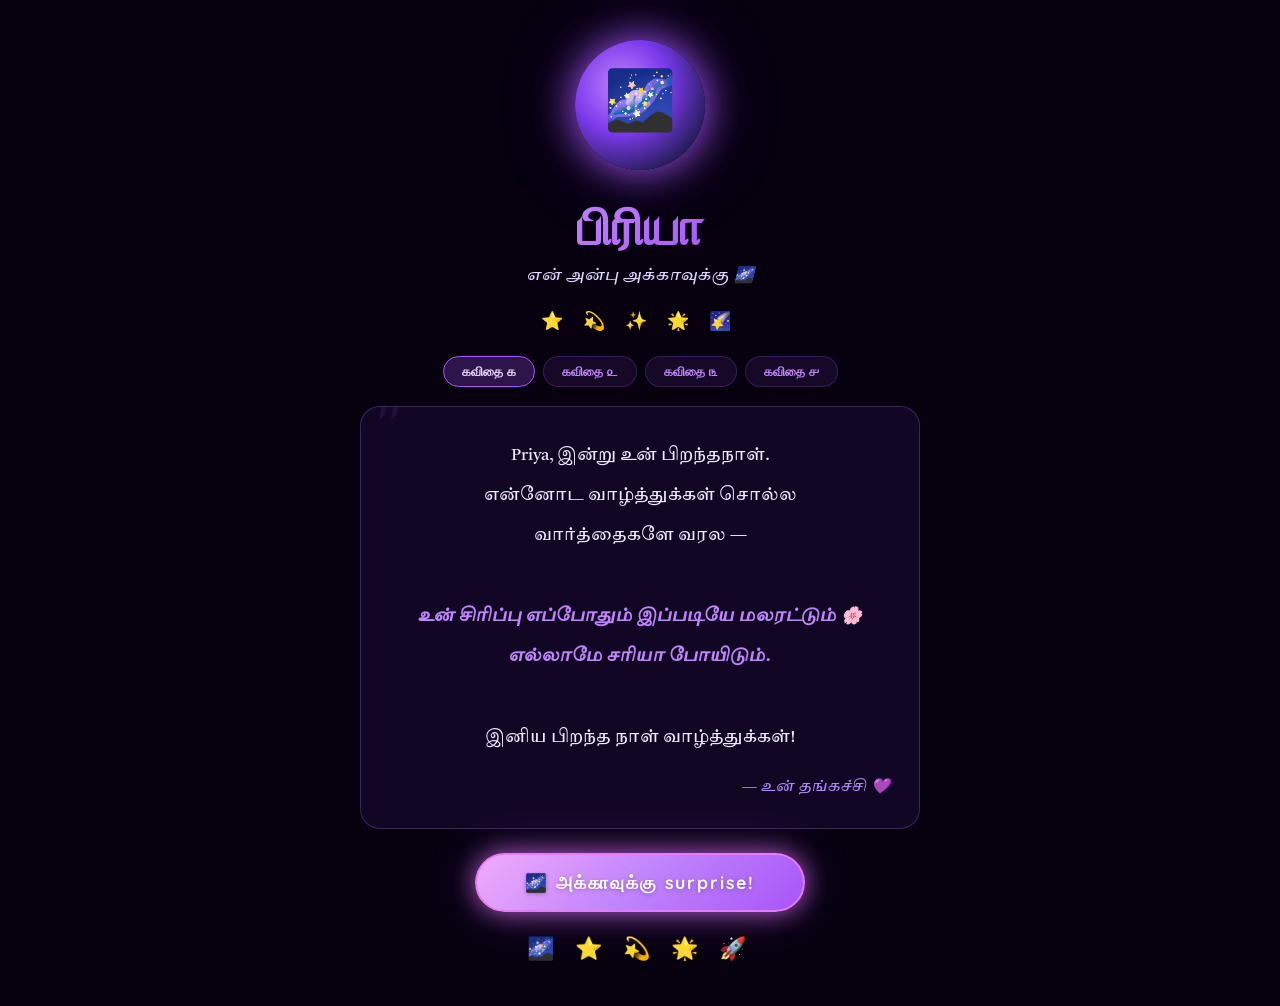
==== commit 0320f53e: "Update index.html" ====
--- a/index.html
+++ b/index.html
@@ -17,9 +17,9 @@
   <div class="content">
 
     <div class="orb" onclick="boom()">🌌</div>
-    <div class="from-tag">✦ தங்கச்சியிடமிருந்து அக்காவுக்கு ✦</div>
-    <div class="name">சபரி பிரியா</div>
-    <div class="namesub">விண்வெளி கவிதைகள் — என் அன்பு அக்காவுக்கு 🌌</div>
+    <!-- <div class="from-tag">✦ தங்கச்சியிடமிருந்து அக்காவுக்கு ✦</div> -->
+    <div class="name">பிரியா</div>
+    <div class="namesub"> என் அன்பு அக்காவுக்கு 🌌</div>
     <div class="divider">⭐ 💫 ✨ 🌟 🌠</div>
 
     <div class="poem-tabs">
@@ -33,50 +33,47 @@
 
       <div class="kav show" id="kav0">
         <div class="kavithai-line">
-          பிரபஞ்சம் முழுவதும் தேடினேன்,<br>
-          <span class="hl">என் அக்காவைப் போல் யாரும் இல்லை!</span><br><br>
-          கோடி நட்சத்திரங்கள் இருந்தாலும்<br>
-          உன் அன்பின் வெளிச்சம் தனி தான் அக்கா —<br>
-          <span class="hl">நீ என் வாழ்வின் சூரியன்,</span><br>
-          <span class="hl">என்றும் அணையாத ஒளி!</span> 🌟
-        </div>
-        <div class="kavithai-sign">— உன் தங்கச்சி, அன்போடு 💜</div>
+          Priya, இன்று உன் பிறந்தநாள்.<br>
+          என்னோட வாழ்த்துக்கள் சொல்ல<br>
+          வார்த்தைகளே வரல —<br><br>
+          <span class="hl">உன் சிரிப்பு எப்போதும்
+இப்படியே மலரட்டும் 🌸</span><br>
+          <span class="hl">எல்லாமே சரியா போயிடும்.</span><br><br>
+இனிய பிறந்த நாள் வாழ்த்துக்கள்!        </div>
+        <div class="kavithai-sign">— உன் தங்கச்சி 💜</div>
       </div>
 
       <div class="kav" id="kav1">
         <div class="kavithai-line">
-          விண்மீன்கள் கண்ணை மூடும் விடியலில்,<br>
-          <span class="hl">உன் நினைவு மட்டும் என்னில் விடியலாகும்!</span><br><br>
-          அண்டவெளி எவ்வளவு பெரிதாய் இருந்தாலும்<br>
-          உன் இதயம் அதை விட அகலமானது —<br>
-          <span class="hl">அந்த இதயத்தில் வாழும்</span><br>
-          <span class="hl">தங்கச்சி நான் — பேறு பெற்றவள்!</span> ✨
+          உன் வாழ்க்கை முழுக்க
+சந்தோஷம் நிறைய இருக்கணும் 🌸😄<br><br>
+          பிறந்தநாள் வாழ்த்துக்கள் ⭐
         </div>
-        <div class="kavithai-sign">— உன் தங்கச்சி, அன்போடு 💜</div>
+        <div class="kavithai-sign">— உன் தங்கச்சி 💜</div>
       </div>
 
       <div class="kav" id="kav2">
         <div class="kavithai-line">
-          சண்டை போட்டோம், ஊடல் கொண்டோம்,<br>
-          <span class="hl">ஆனால் அன்பை மட்டும் விட்டதில்லை!</span><br><br>
-          அக்கா என்ற வார்த்தையில்<br>
-          ஆயிரம் பொருள்கள் ஒளிந்திருக்கின்றன —<br>
-          <span class="hl">அம்மா, தோழி, குருவி, காவலன்</span><br>
-          <span class="hl">எல்லாமே நீதான் என் அக்கா!</span> 💫
+          சண்டை போட்டோம்,<br>
+          ஒரே சாப்பாட்டை பகிர்ந்தோம்,<br>
+          ஒரே போர்வையில் தூங்கினோம் —<br><br>
+          <span class="hl">இந்த நினைவுகள் எல்லாம்</span><br>
+          <span class="hl">என் மனசுல என்றும் இருக்கும்.</span><br><br>
+          உனக்கு என்றும் நன்றி அக்கா 💫
         </div>
-        <div class="kavithai-sign">— உன் தங்கச்சி, அன்போடு 💜</div>
+        <div class="kavithai-sign">— உன் தங்கச்சி 💜</div>
       </div>
 
       <div class="kav" id="kav3">
         <div class="kavithai-line">
-          இந்த பிறந்தநாளில் வானம் கேட்கிறது —<br>
-          <span class="hl">"சபரி பிரியாவுக்கு என்ன வேண்டும்?"</span><br><br>
-          நட்சத்திரங்கள் பதில் சொல்கின்றன:<br>
-          "அவளுக்கு சந்தோஷம் மட்டுமே வேண்டும்!" —<br>
-          <span class="hl">அந்த சந்தோஷத்தை தருவது</span><br>
-          <span class="hl">என் கடமை அக்கா, என்றென்றும்!</span> 🌌
+          இந்த வருஷம் உனக்கு<br>
+          எல்லாமே நல்லபடியா நடக்கணும்,<br>
+          நீ நினைச்சது எல்லாம் கிடைக்கணும் —<br><br>
+          <span class="hl">அதுக்காக தினமும் கடவுளகிட்ட</span><br>
+          <span class="hl">கேக்கிறேன் அக்கா.</span><br><br>
+          Happy Birthday 🌌
         </div>
-        <div class="kavithai-sign">— உன் தங்கச்சி, அன்போடு 💜</div>
+        <div class="kavithai-sign">— உன் தங்கச்சி 💜</div>
       </div>
 
     </div>
@@ -84,11 +81,11 @@
     <button class="btn" onclick="boom()">🌌 அக்காவுக்கு surprise!</button>
 
     <div class="surprise-msg" id="smsg">
-      🎉 பிறந்தநாள் வாழ்த்துக்கள் அக்கா! 🎉<br><br>
-      எல்லா நட்சத்திரங்களையும் விட<br>
-      அதிகமாக உன்னை நேசிக்கிறேன்! 💜🌌<br><br>
-      <strong>உன் வாழ்க்கை விண்வெளியைப் போல்<br>
-      எல்லையற்று ஒளிர்ந்திருக்கட்டும்! ⭐🚀</strong>
+      🎂 Happy Birthday அக்கா! 🎂<br><br>
+      உன்னோட தங்கச்சியா பிறந்தது<br>
+      என் வாழ்க்கையில நடந்த<br>
+      <strong>மிகவும் நல்ல விஷயம்.</strong><br><br>
+      உன்னை நேசிக்கிறேன் அக்கா 💜
     </div>
 
     <div class="footer">🌌 ⭐ 💫 🌟 🚀</div>
--- a/style.css
+++ b/style.css
@@ -215,44 +215,53 @@
 
 /* ── Button ── */
 .btn {
-  background: linear-gradient(135deg, #7c3aed, #a855f7);
+  background: linear-gradient(135deg, #f0abfc, #c084fc, #a855f7);
   color: #fff;
-  border: none;
-  padding: 0.9rem 2.5rem;
+  border: 2px solid #e879f9;
+  padding: 1rem 3rem;
   border-radius: 50px;
-  font-size: 1rem;
+  font-size: 1.1rem;
   font-family: 'Quicksand', sans-serif;
   font-weight: 700;
   cursor: pointer;
-  letter-spacing: 1px;
-  box-shadow: 0 4px 22px #a855f766;
+  letter-spacing: 2px;
+  box-shadow: 0 0 24px #e879f9aa, 0 0 48px #a855f755;
   transition: transform 0.2s, box-shadow 0.2s;
-  margin-bottom: 1rem;
+  margin: 1.5rem auto 1rem;
+  display: block;
+  text-shadow: 0 1px 4px rgba(0,0,0,0.3);
+  animation: btnGlow 2s ease-in-out infinite;
+}
+
+@keyframes btnGlow {
+  0%, 100% { box-shadow: 0 0 24px #e879f9aa, 0 0 48px #a855f755; }
+  50%       { box-shadow: 0 0 40px #f0abfccc, 0 0 80px #c084fc88; }
 }
 
 .btn:hover {
-  transform: translateY(-3px) scale(1.05);
-  box-shadow: 0 8px 32px #a855f799;
+  transform: translateY(-3px) scale(1.06);
+  box-shadow: 0 0 50px #f0abfccc, 0 0 90px #a855f799;
 }
 
 /* ── Surprise Message ── */
 .surprise-msg {
   display: none;
-  background: rgba(124, 58, 237, 0.15);
-  border: 1px solid rgba(168, 85, 247, 0.4);
+  background: rgba(124, 58, 237, 0.25);
+  border: 1.5px solid #c084fc;
   border-radius: 16px;
-  padding: 1.2rem 1.5rem;
+  padding: 1.4rem 1.6rem;
   font-family: 'Tiro Tamil', serif;
-  color: #e9d5ff;
-  font-size: 1rem;
-  line-height: 2.2;
-  font-style: italic;
-  animation: popIn 0.5s cubic-bezier(.36, .07, .19, .97);
-  margin-top: 0.4rem;
+  color: #f3e8ff;
+  font-size: 1.05rem;
+  line-height: 2.3;
+  font-style: italic;
+  margin-top: 0.8rem;
+  text-shadow: 0 1px 6px rgba(0,0,0,0.4);
 }
 
 .surprise-msg strong {
-  color: #c084fc;
+  color: #f0abfc;
+  font-style: normal;
 }
 
 @keyframes popIn {
